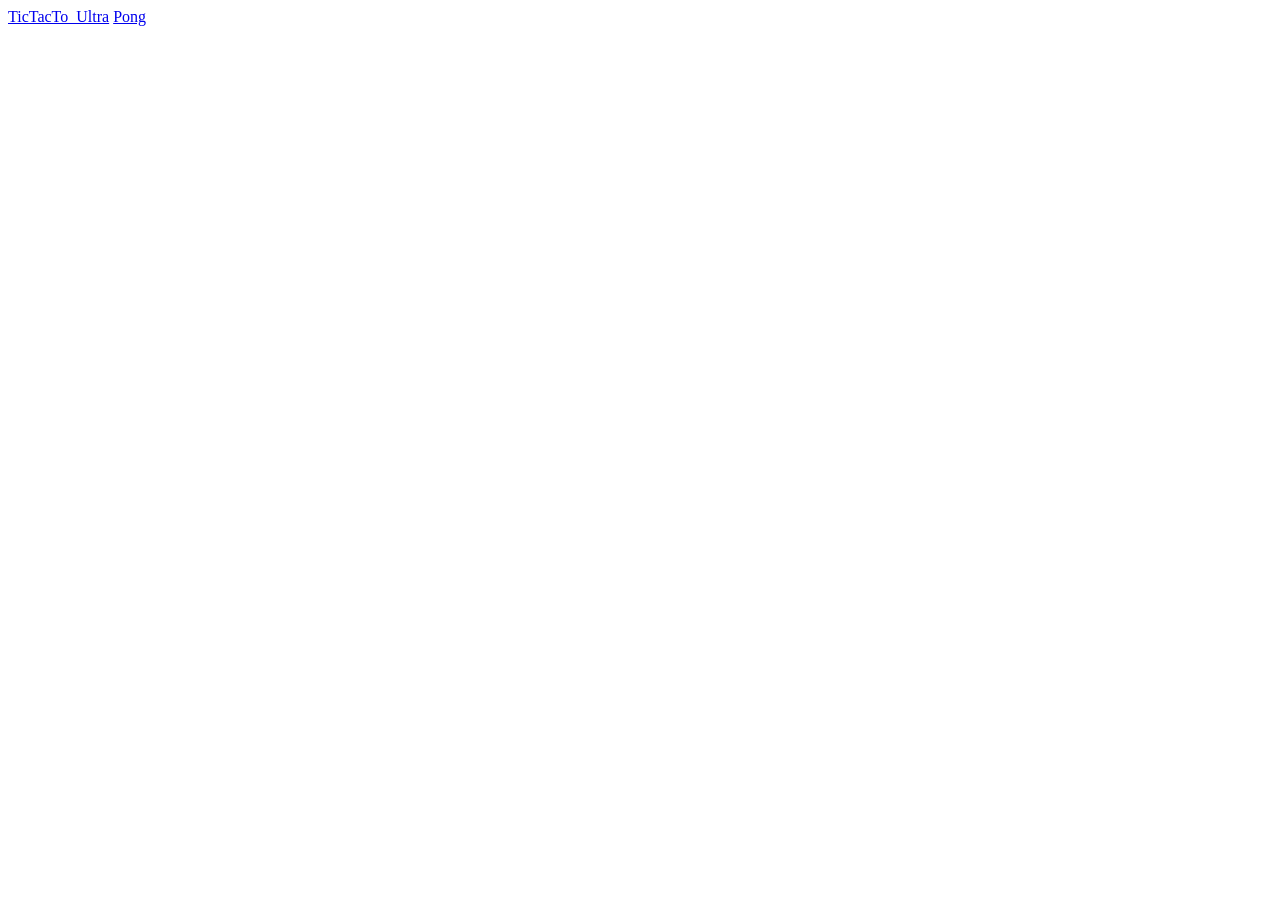
==== index.html @ f1a9e190 "Initial commit" ====
<!DOCTYPE html>
<html lang="en">
<head>
    <meta charset="UTF-8">
    <meta name="viewport" content="width=device-width, initial-scale=1.0">
    <title>Document</title>
    <link rel="stylesheet" href="style.css">
</head>
<body>
    <a href="Tic Tac To Ultra/TicTacTo_Ultra.html" class="btn">TicTacTo_Ultra</a>
    <a href="Pong/pong.html" class="btn">Pong</a>
    <script src="script.js"></script>
</body>
</html>
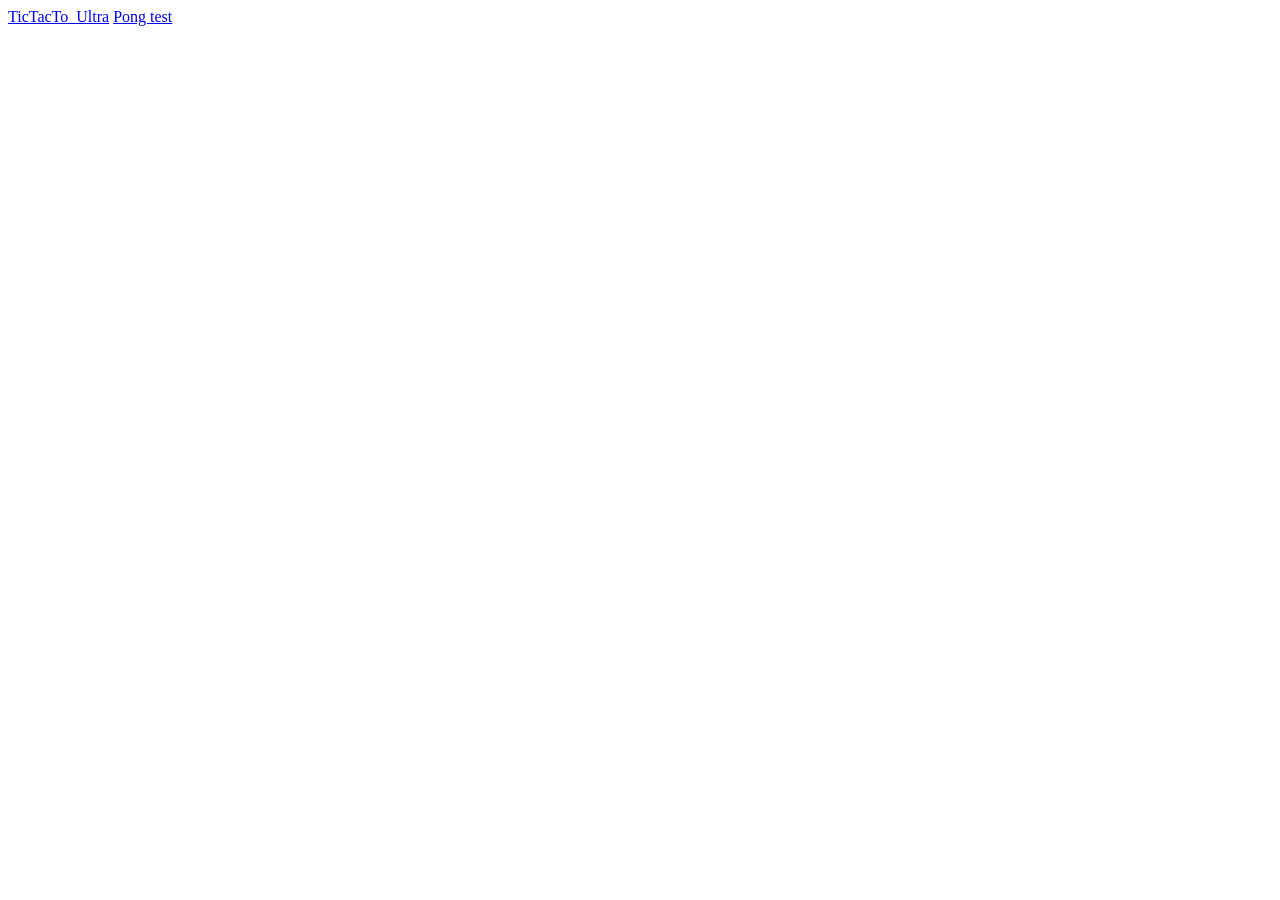
==== commit 55d811fb: "test" ====
--- a/index.html
+++ b/index.html
@@ -8,7 +8,7 @@
 </head>
 <body>
     <a href="Tic Tac To Ultra/TicTacTo_Ultra.html" class="btn">TicTacTo_Ultra</a>
-    <a href="Pong/pong.html" class="btn">Pong</a>
+    <a href="Pong/pong.html" class="btn">Pong test</a>
     <script src="script.js"></script>
 </body>
 </html>
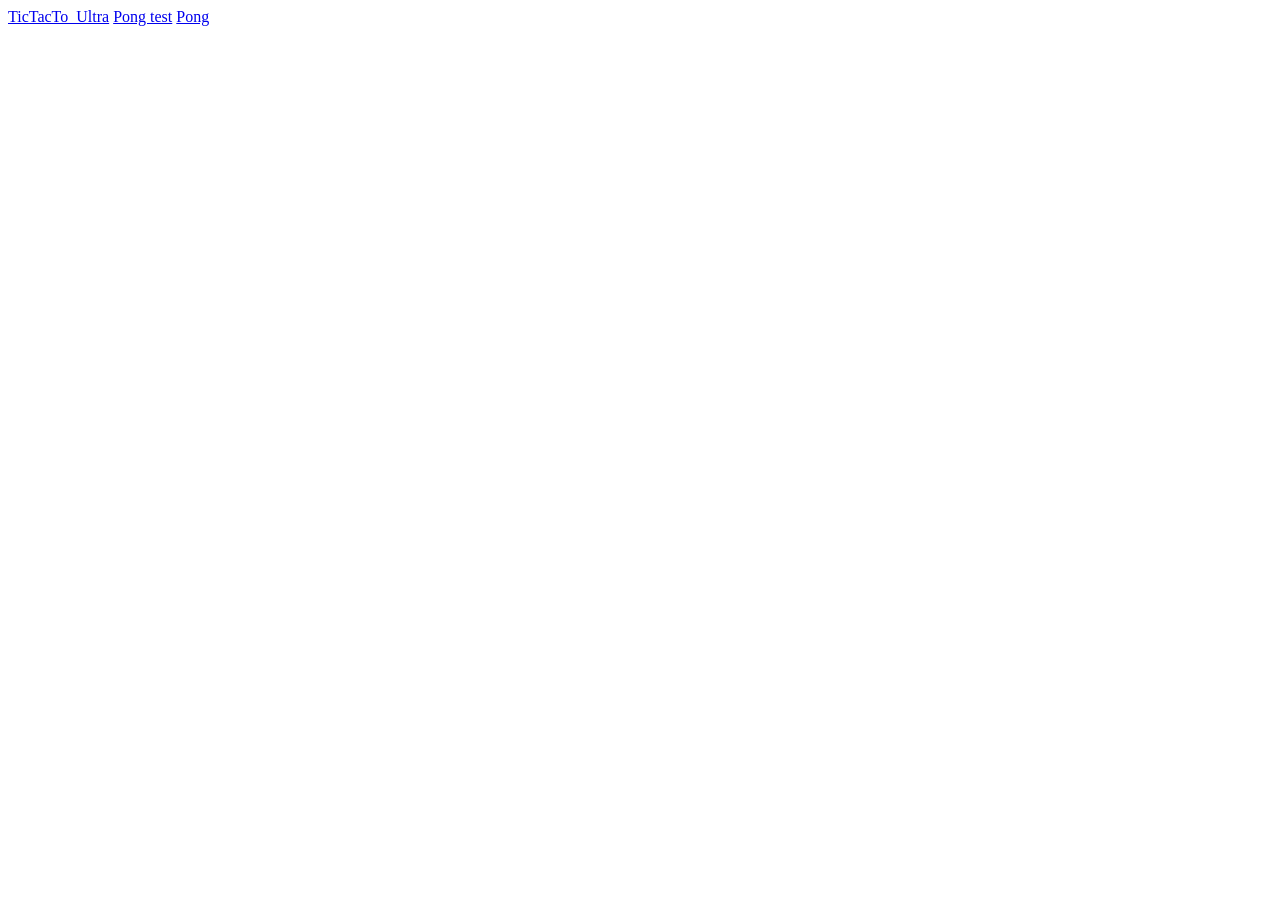
==== commit e927febc: "Merge branch 'main' into noah" ====
--- a/index.html
+++ b/index.html
@@ -9,6 +9,7 @@
 <body>
     <a href="Tic Tac To Ultra/TicTacTo_Ultra.html" class="btn">TicTacTo_Ultra</a>
     <a href="Pong/pong.html" class="btn">Pong test</a>
+    <a href="Pong/pong.html" class="btn">Pong</a>
     <script src="script.js"></script>
 </body>
 </html>
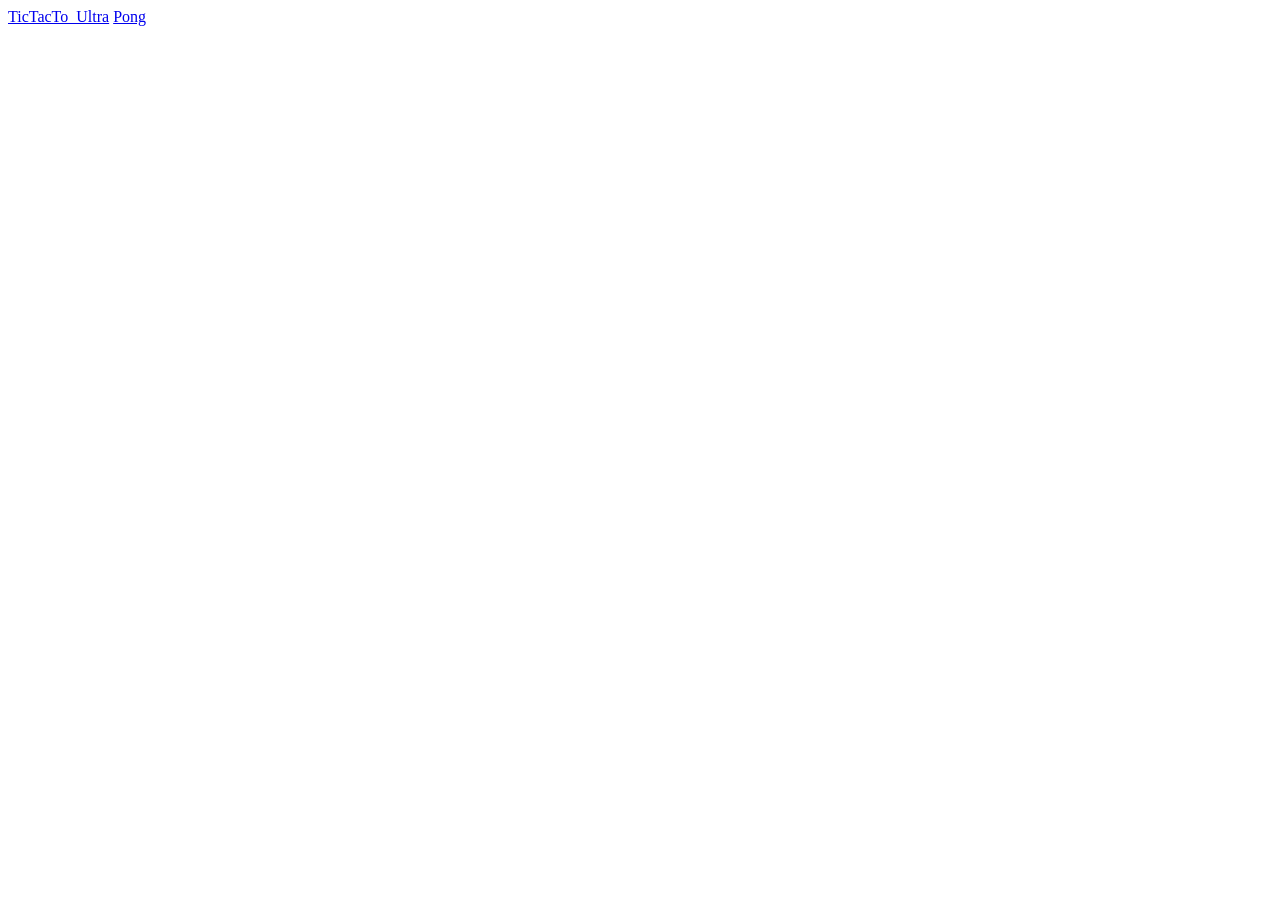
==== commit 783e9668: "test test" ====
--- a/index.html
+++ b/index.html
@@ -8,7 +8,6 @@
 </head>
 <body>
     <a href="Tic Tac To Ultra/TicTacTo_Ultra.html" class="btn">TicTacTo_Ultra</a>
-    <a href="Pong/pong.html" class="btn">Pong test</a>
     <a href="Pong/pong.html" class="btn">Pong</a>
     <script src="script.js"></script>
 </body>
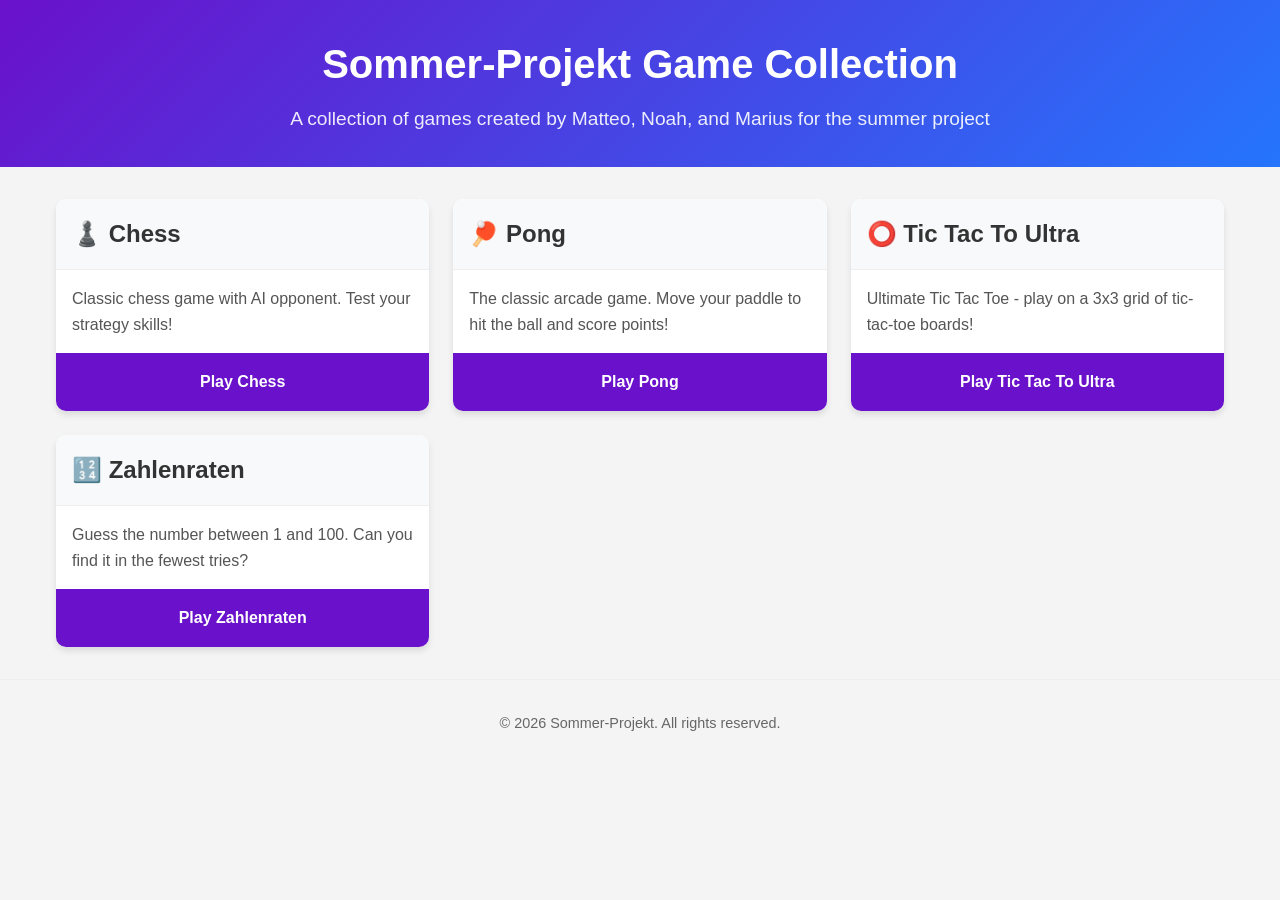
==== commit d96c9695: "Index.html updated" ====
--- a/index.html
+++ b/index.html
@@ -3,12 +3,47 @@
 <head>
     <meta charset="UTF-8">
     <meta name="viewport" content="width=device-width, initial-scale=1.0">
-    <title>Document</title>
+    <title>Sommer-Projekt Game Collection</title>
     <link rel="stylesheet" href="style.css">
 </head>
 <body>
-    <a href="Tic Tac To Ultra/TicTacTo_Ultra.html" class="btn">TicTacTo_Ultra</a>
-    <a href="Pong/pong.html" class="btn">Pong</a>
+    <header>
+        <h1>Sommer-Projekt Game Collection</h1>
+        <p>A collection of games created by Matteo, Noah, and Marius for the summer project</p>
+    </header>
+
+    <main>
+        <section class="games-grid">
+            <article class="game-card">
+                <h2>♟️ Chess</h2>
+                <p>Classic chess game with AI opponent. Test your strategy skills!</p>
+                <a href="Chess/chess.html" class="btn">Play Chess</a>
+            </article>
+
+            <article class="game-card">
+                <h2>🏓 Pong</h2>
+                <p>The classic arcade game. Move your paddle to hit the ball and score points!</p>
+                <a href="Pong/pong.html" class="btn">Play Pong</a>
+            </article>
+
+            <article class="game-card">
+                <h2>⭕ Tic Tac To Ultra</h2>
+                <p>Ultimate Tic Tac Toe - play on a 3x3 grid of tic-tac-toe boards!</p>
+                <a href="Tic Tac To Ultra/TicTacTo_Ultra.html" class="btn">Play Tic Tac To Ultra</a>
+            </article>
+
+            <article class="game-card">
+                <h2>🔢 Zahlenraten</h2>
+                <p>Guess the number between 1 and 100. Can you find it in the fewest tries?</p>
+                <a href="Zahlen-Raten/zahlenraten.html" class="btn">Play Zahlenraten</a>
+            </article>
+        </section>
+    </main>
+
+    <footer>
+        <p>&copy; 2026 Sommer-Projekt. All rights reserved.</p>
+    </footer>
+
     <script src="script.js"></script>
 </body>
 </html>
--- a/style.css
+++ b/style.css
@@ -0,0 +1,110 @@
+/* Reset and base styles */
+* {
+    margin: 0;
+    padding: 0;
+    box-sizing: border-box;
+}
+
+body {
+    font-family: 'Segoe UI', Tahoma, Geneva, Verdana, sans-serif;
+    line-height: 1.6;
+    color: #333;
+    background-color: #f4f4f4;
+}
+
+header {
+    background: linear-gradient(135deg, #6a11cb 0%, #2575fc 100%);
+    color: white;
+    text-align: center;
+    padding: 2rem 1rem;
+    margin-bottom: 2rem;
+}
+
+header h1 {
+    font-size: 2.5rem;
+    margin-bottom: 0.5rem;
+}
+
+header p {
+    font-size: 1.2rem;
+    opacity: 0.9;
+}
+
+main {
+    max-width: 1200px;
+    margin: 0 auto;
+    padding: 0 1rem;
+}
+
+.games-grid {
+    display: grid;
+    grid-template-columns: repeat(auto-fit, minmax(280px, 1fr));
+    gap: 1.5rem;
+    margin-bottom: 2rem;
+}
+
+.game-card {
+    background: white;
+    border-radius: 10px;
+    box-shadow: 0 4px 6px rgba(0,0,0,0.1);
+    overflow: hidden;
+    transition: transform 0.3s ease, box-shadow 0.3s ease;
+}
+
+.game-card:hover {
+    transform: translateY(-5px);
+    box-shadow: 0 6px 12px rgba(0,0,0,0.15);
+}
+
+.game-card h2 {
+    background: #f8f9fa;
+    padding: 1rem;
+    margin: 0;
+    font-size: 1.5rem;
+    border-bottom: 1px solid #eee;
+}
+
+.game-card p {
+    padding: 1rem;
+    color: #555;
+}
+
+.game-card .btn {
+    display: block;
+    width: 100%;
+    padding: 1rem;
+    background: #6a11cb;
+    color: white;
+    text-align: center;
+    text-decoration: none;
+    font-weight: bold;
+    transition: background 0.3s ease;
+}
+
+.game-card .btn:hover {
+    background: #5a0ca8;
+}
+
+footer {
+    text-align: center;
+    padding: 2rem 1rem;
+    color: #666;
+    font-size: 0.9rem;
+    border-top: 1px solid #eee;
+    margin-top: 2rem;
+}
+
+/* Responsive adjustments */
+@media (max-width: 768px) {
+    header h1 {
+        font-size: 2rem;
+    }
+
+    header p {
+        font-size: 1rem;
+    }
+
+    .games-grid {
+        grid-template-columns: 1fr;
+    }
+}
